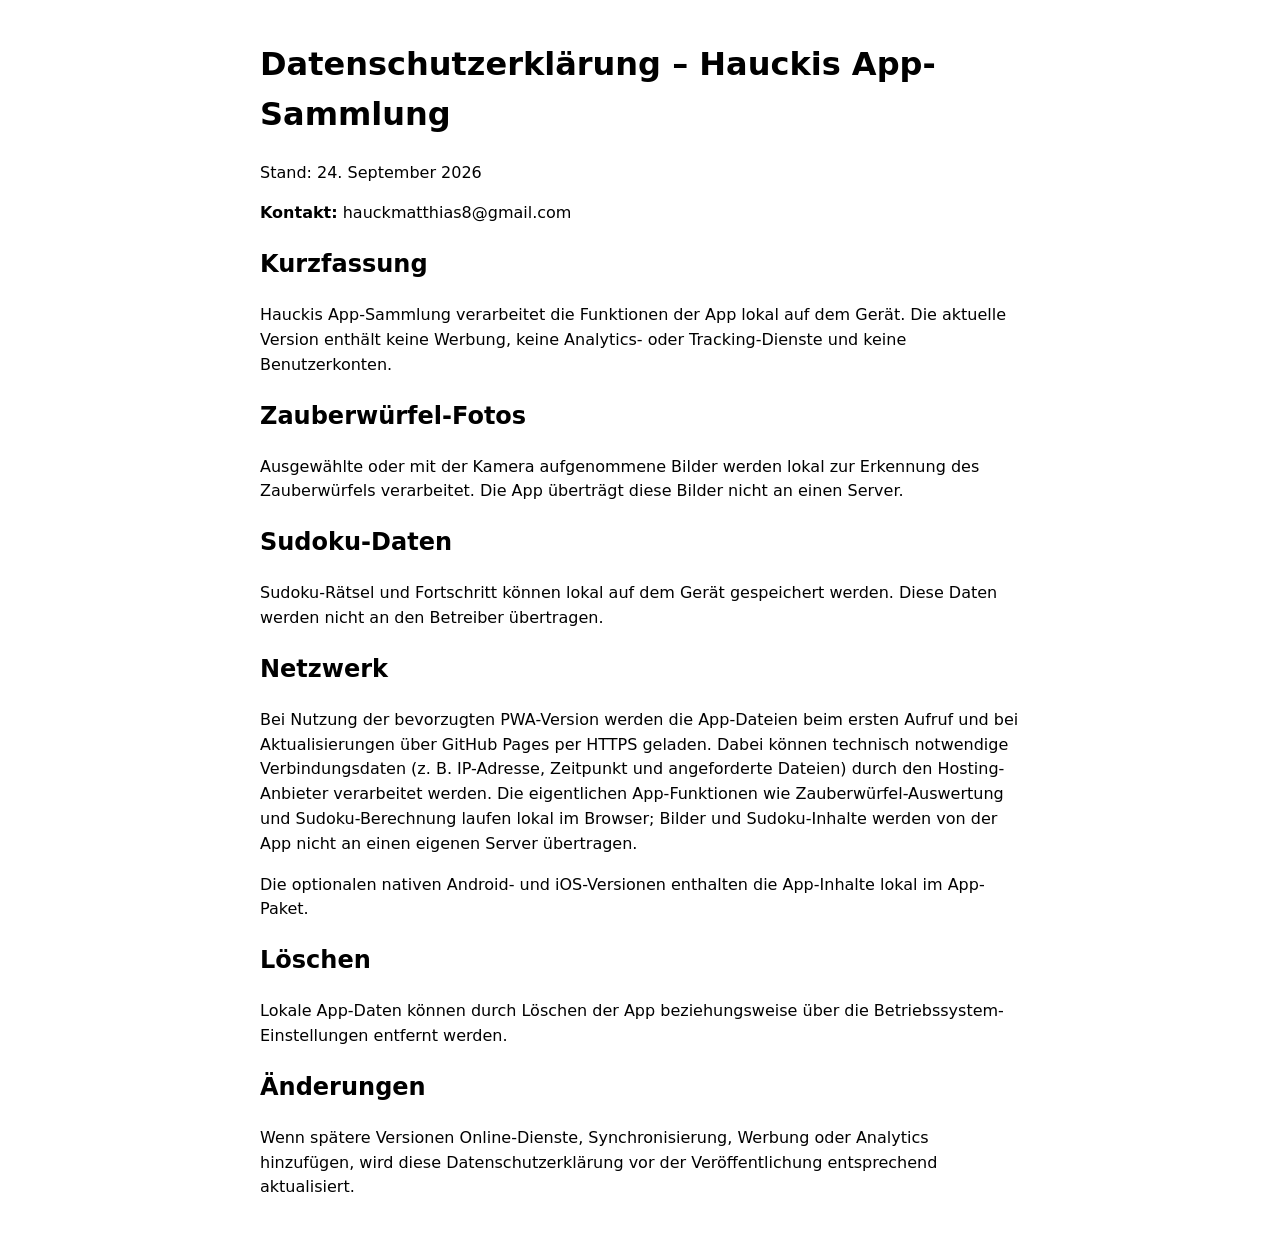
==== Deployment/Store/privacy-policy.html @ e5d61eeb "v1.0.0" ====
<!doctype html>
<html lang="de">
<head><meta charset="utf-8"><meta name="viewport" content="width=device-width,initial-scale=1"><title>Datenschutz – Hauckis App-Sammlung</title></head>
<body style="font-family:system-ui,sans-serif;max-width:760px;margin:40px auto;padding:0 20px;line-height:1.55">
<h1>Datenschutzerklärung – Hauckis App-Sammlung</h1>
<p>Stand: 24. September 2026</p>
<p><b>Kontakt:</b> hauckmatthias8@gmail.com</p>
<h2>Kurzfassung</h2>
<p>Hauckis App-Sammlung verarbeitet die Funktionen der App lokal auf dem Gerät. Die aktuelle Version enthält keine Werbung, keine Analytics- oder Tracking-Dienste und keine Benutzerkonten.</p>
<h2>Zauberwürfel-Fotos</h2>
<p>Ausgewählte oder mit der Kamera aufgenommene Bilder werden lokal zur Erkennung des Zauberwürfels verarbeitet. Die App überträgt diese Bilder nicht an einen Server.</p>
<h2>Sudoku-Daten</h2>
<p>Sudoku-Rätsel und Fortschritt können lokal auf dem Gerät gespeichert werden. Diese Daten werden nicht an den Betreiber übertragen.</p>
<h2>Netzwerk</h2>
<p>Bei Nutzung der bevorzugten PWA-Version werden die App-Dateien beim ersten Aufruf und bei Aktualisierungen über GitHub Pages per HTTPS geladen. Dabei können technisch notwendige Verbindungsdaten (z. B. IP-Adresse, Zeitpunkt und angeforderte Dateien) durch den Hosting-Anbieter verarbeitet werden. Die eigentlichen App-Funktionen wie Zauberwürfel-Auswertung und Sudoku-Berechnung laufen lokal im Browser; Bilder und Sudoku-Inhalte werden von der App nicht an einen eigenen Server übertragen.</p>
<p>Die optionalen nativen Android- und iOS-Versionen enthalten die App-Inhalte lokal im App-Paket.</p>
<h2>Löschen</h2>
<p>Lokale App-Daten können durch Löschen der App beziehungsweise über die Betriebssystem-Einstellungen entfernt werden.</p>
<h2>Änderungen</h2>
<p>Wenn spätere Versionen Online-Dienste, Synchronisierung, Werbung oder Analytics hinzufügen, wird diese Datenschutzerklärung vor der Veröffentlichung entsprechend aktualisiert.</p>
</body>
</html>
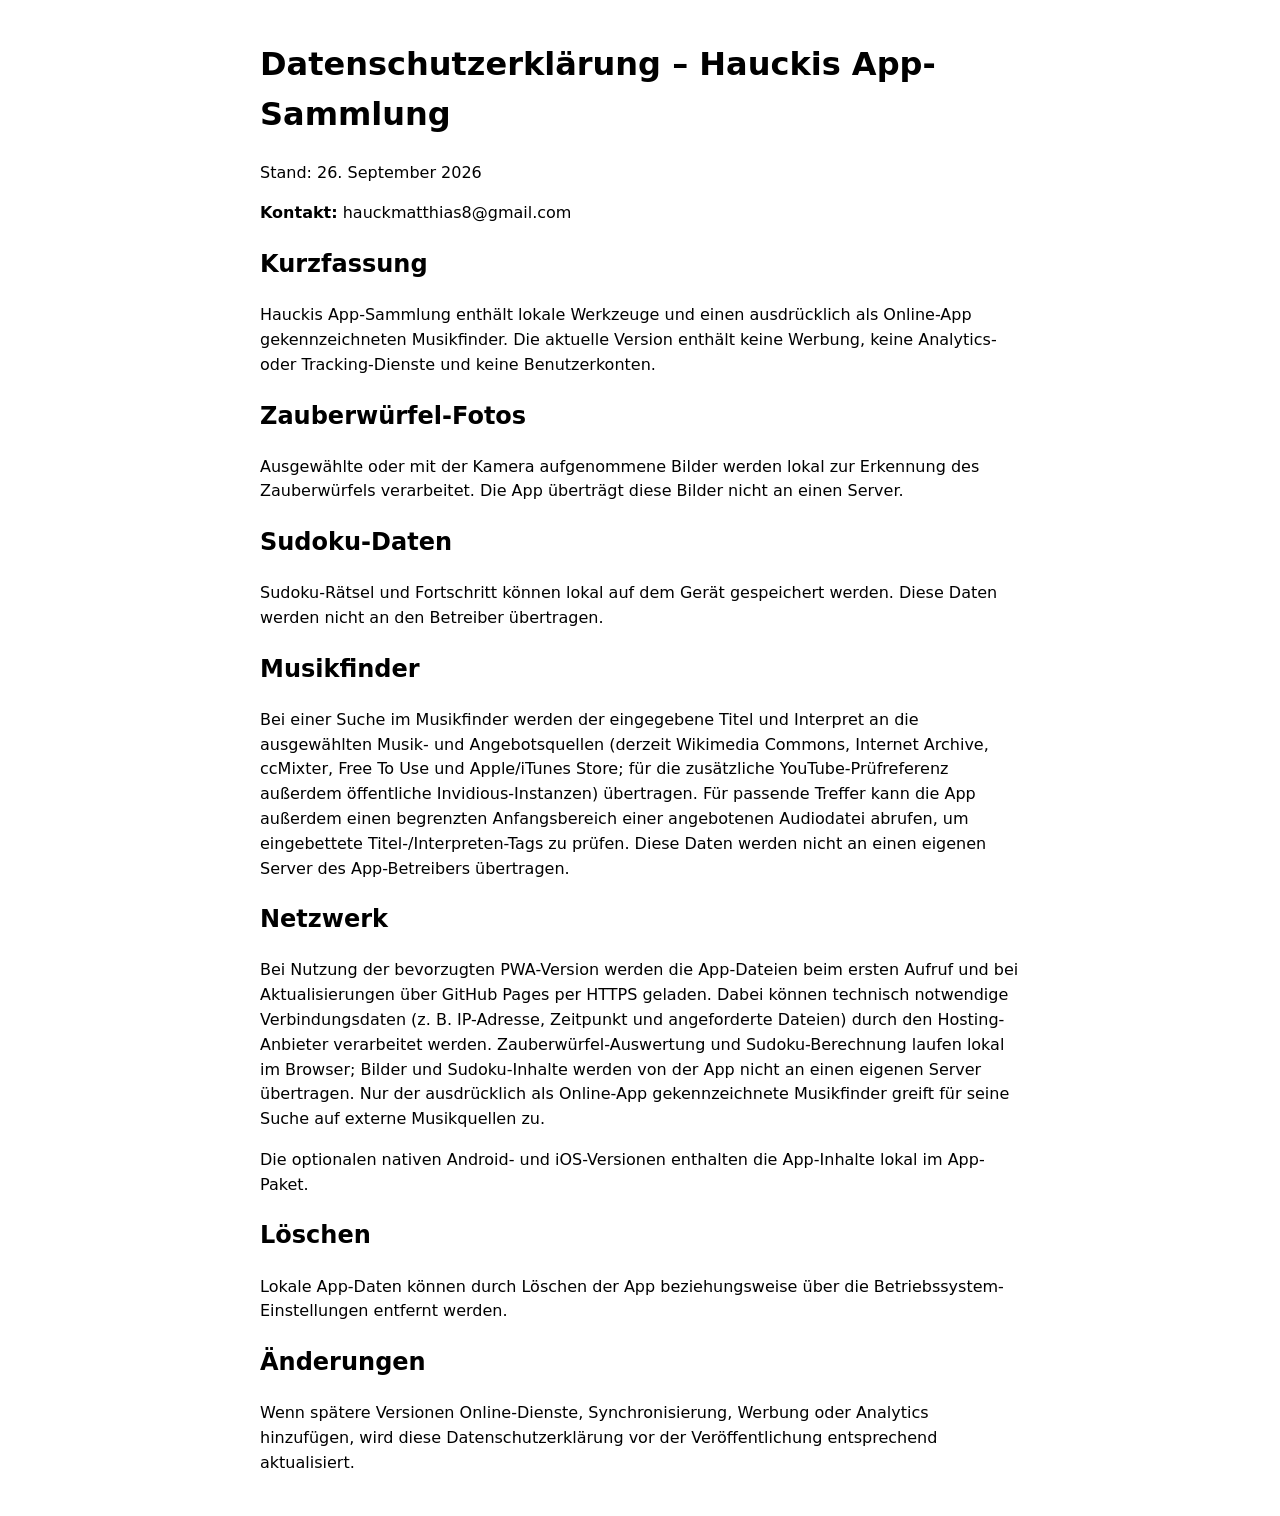
==== commit b12e2784: "Add Musikfinder" ====
--- a/Deployment/Store/privacy-policy.html
+++ b/Deployment/Store/privacy-policy.html
@@ -3,16 +3,18 @@
 <head><meta charset="utf-8"><meta name="viewport" content="width=device-width,initial-scale=1"><title>Datenschutz – Hauckis App-Sammlung</title></head>
 <body style="font-family:system-ui,sans-serif;max-width:760px;margin:40px auto;padding:0 20px;line-height:1.55">
 <h1>Datenschutzerklärung – Hauckis App-Sammlung</h1>
-<p>Stand: 24. September 2026</p>
+<p>Stand: 26. September 2026</p>
 <p><b>Kontakt:</b> hauckmatthias8@gmail.com</p>
 <h2>Kurzfassung</h2>
-<p>Hauckis App-Sammlung verarbeitet die Funktionen der App lokal auf dem Gerät. Die aktuelle Version enthält keine Werbung, keine Analytics- oder Tracking-Dienste und keine Benutzerkonten.</p>
+<p>Hauckis App-Sammlung enthält lokale Werkzeuge und einen ausdrücklich als Online-App gekennzeichneten Musikfinder. Die aktuelle Version enthält keine Werbung, keine Analytics- oder Tracking-Dienste und keine Benutzerkonten.</p>
 <h2>Zauberwürfel-Fotos</h2>
 <p>Ausgewählte oder mit der Kamera aufgenommene Bilder werden lokal zur Erkennung des Zauberwürfels verarbeitet. Die App überträgt diese Bilder nicht an einen Server.</p>
 <h2>Sudoku-Daten</h2>
 <p>Sudoku-Rätsel und Fortschritt können lokal auf dem Gerät gespeichert werden. Diese Daten werden nicht an den Betreiber übertragen.</p>
+<h2>Musikfinder</h2>
+<p>Bei einer Suche im Musikfinder werden der eingegebene Titel und Interpret an die ausgewählten Musik- und Angebotsquellen (derzeit Wikimedia Commons, Internet Archive, ccMixter, Free To Use und Apple/iTunes Store; für die zusätzliche YouTube-Prüfreferenz außerdem öffentliche Invidious-Instanzen) übertragen. Für passende Treffer kann die App außerdem einen begrenzten Anfangsbereich einer angebotenen Audiodatei abrufen, um eingebettete Titel-/Interpreten-Tags zu prüfen. Diese Daten werden nicht an einen eigenen Server des App-Betreibers übertragen.</p>
 <h2>Netzwerk</h2>
-<p>Bei Nutzung der bevorzugten PWA-Version werden die App-Dateien beim ersten Aufruf und bei Aktualisierungen über GitHub Pages per HTTPS geladen. Dabei können technisch notwendige Verbindungsdaten (z. B. IP-Adresse, Zeitpunkt und angeforderte Dateien) durch den Hosting-Anbieter verarbeitet werden. Die eigentlichen App-Funktionen wie Zauberwürfel-Auswertung und Sudoku-Berechnung laufen lokal im Browser; Bilder und Sudoku-Inhalte werden von der App nicht an einen eigenen Server übertragen.</p>
+<p>Bei Nutzung der bevorzugten PWA-Version werden die App-Dateien beim ersten Aufruf und bei Aktualisierungen über GitHub Pages per HTTPS geladen. Dabei können technisch notwendige Verbindungsdaten (z. B. IP-Adresse, Zeitpunkt und angeforderte Dateien) durch den Hosting-Anbieter verarbeitet werden. Zauberwürfel-Auswertung und Sudoku-Berechnung laufen lokal im Browser; Bilder und Sudoku-Inhalte werden von der App nicht an einen eigenen Server übertragen. Nur der ausdrücklich als Online-App gekennzeichnete Musikfinder greift für seine Suche auf externe Musikquellen zu.</p>
 <p>Die optionalen nativen Android- und iOS-Versionen enthalten die App-Inhalte lokal im App-Paket.</p>
 <h2>Löschen</h2>
 <p>Lokale App-Daten können durch Löschen der App beziehungsweise über die Betriebssystem-Einstellungen entfernt werden.</p>
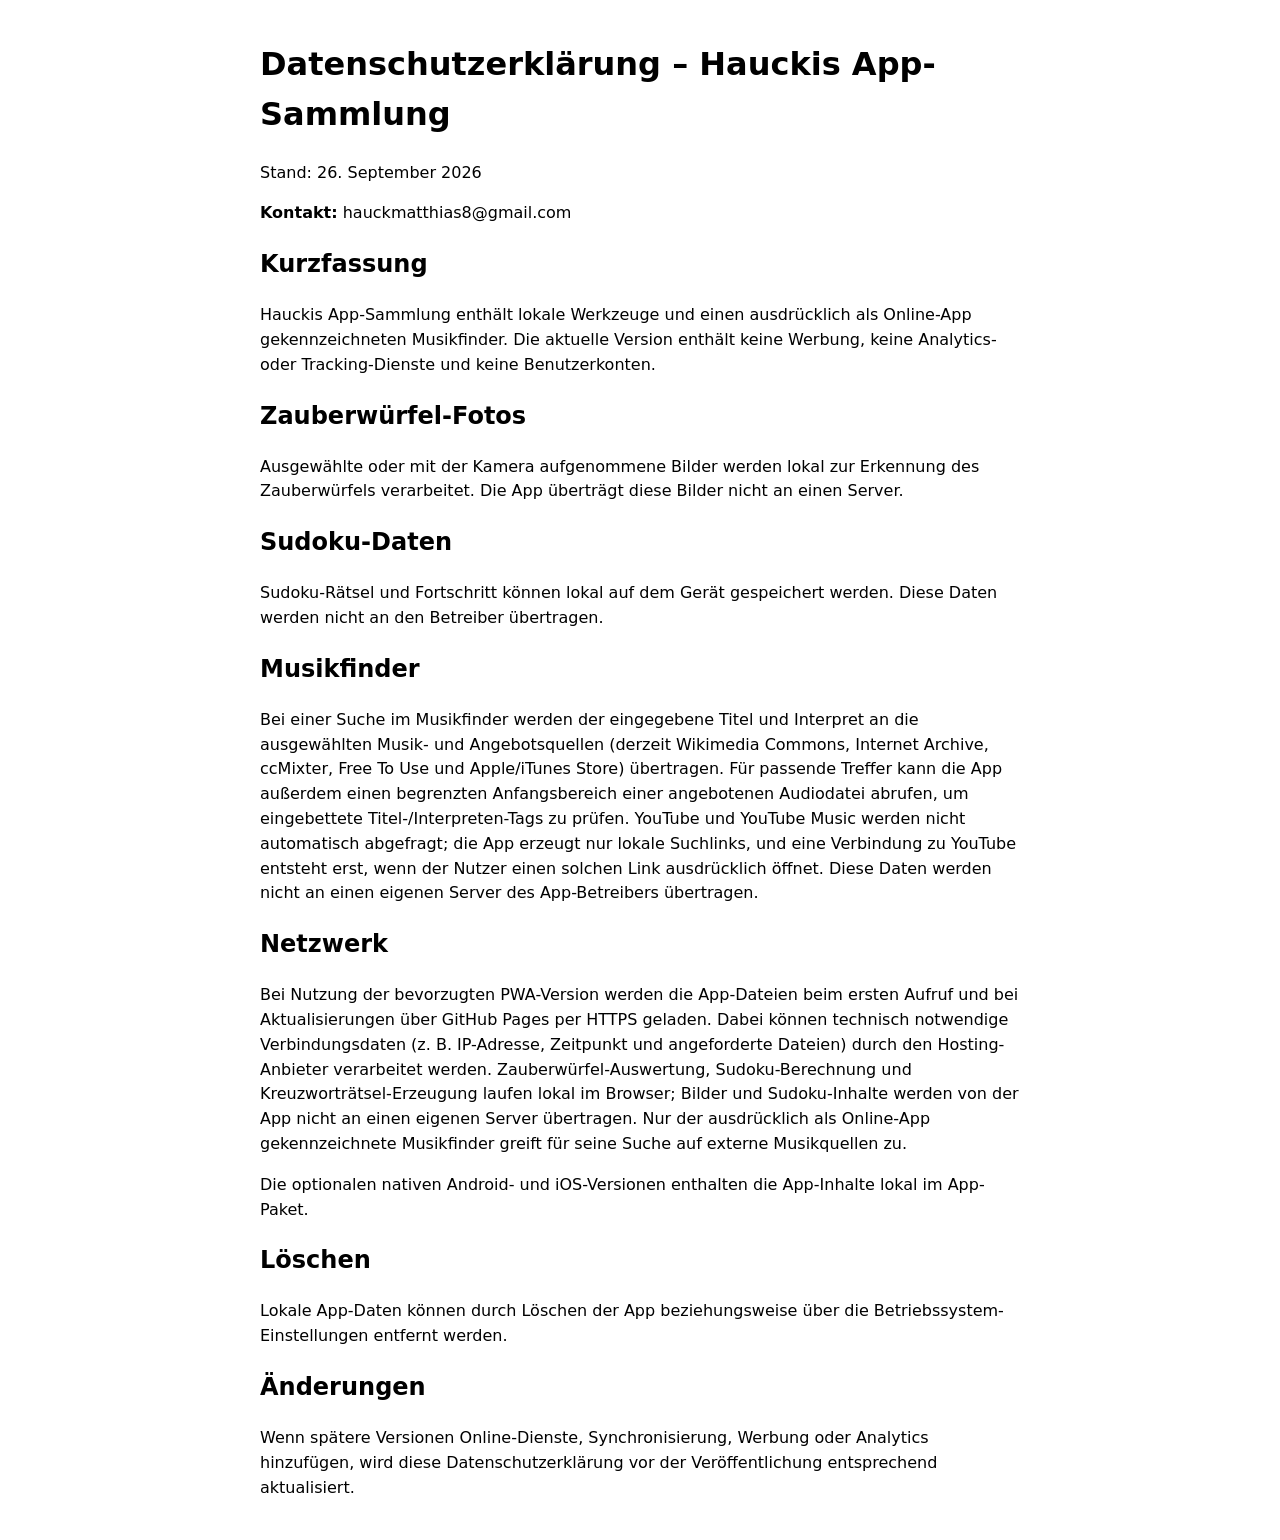
==== commit c12cc146: "Initial release v1.0.0" ====
--- a/Deployment/Store/privacy-policy.html
+++ b/Deployment/Store/privacy-policy.html
@@ -12,9 +12,9 @@
 <h2>Sudoku-Daten</h2>
 <p>Sudoku-Rätsel und Fortschritt können lokal auf dem Gerät gespeichert werden. Diese Daten werden nicht an den Betreiber übertragen.</p>
 <h2>Musikfinder</h2>
-<p>Bei einer Suche im Musikfinder werden der eingegebene Titel und Interpret an die ausgewählten Musik- und Angebotsquellen (derzeit Wikimedia Commons, Internet Archive, ccMixter, Free To Use und Apple/iTunes Store; für die zusätzliche YouTube-Prüfreferenz außerdem öffentliche Invidious-Instanzen) übertragen. Für passende Treffer kann die App außerdem einen begrenzten Anfangsbereich einer angebotenen Audiodatei abrufen, um eingebettete Titel-/Interpreten-Tags zu prüfen. Diese Daten werden nicht an einen eigenen Server des App-Betreibers übertragen.</p>
+<p>Bei einer Suche im Musikfinder werden der eingegebene Titel und Interpret an die ausgewählten Musik- und Angebotsquellen (derzeit Wikimedia Commons, Internet Archive, ccMixter, Free To Use und Apple/iTunes Store) übertragen. Für passende Treffer kann die App außerdem einen begrenzten Anfangsbereich einer angebotenen Audiodatei abrufen, um eingebettete Titel-/Interpreten-Tags zu prüfen. YouTube und YouTube Music werden nicht automatisch abgefragt; die App erzeugt nur lokale Suchlinks, und eine Verbindung zu YouTube entsteht erst, wenn der Nutzer einen solchen Link ausdrücklich öffnet. Diese Daten werden nicht an einen eigenen Server des App-Betreibers übertragen.</p>
 <h2>Netzwerk</h2>
-<p>Bei Nutzung der bevorzugten PWA-Version werden die App-Dateien beim ersten Aufruf und bei Aktualisierungen über GitHub Pages per HTTPS geladen. Dabei können technisch notwendige Verbindungsdaten (z. B. IP-Adresse, Zeitpunkt und angeforderte Dateien) durch den Hosting-Anbieter verarbeitet werden. Zauberwürfel-Auswertung und Sudoku-Berechnung laufen lokal im Browser; Bilder und Sudoku-Inhalte werden von der App nicht an einen eigenen Server übertragen. Nur der ausdrücklich als Online-App gekennzeichnete Musikfinder greift für seine Suche auf externe Musikquellen zu.</p>
+<p>Bei Nutzung der bevorzugten PWA-Version werden die App-Dateien beim ersten Aufruf und bei Aktualisierungen über GitHub Pages per HTTPS geladen. Dabei können technisch notwendige Verbindungsdaten (z. B. IP-Adresse, Zeitpunkt und angeforderte Dateien) durch den Hosting-Anbieter verarbeitet werden. Zauberwürfel-Auswertung, Sudoku-Berechnung und Kreuzworträtsel-Erzeugung laufen lokal im Browser; Bilder und Sudoku-Inhalte werden von der App nicht an einen eigenen Server übertragen. Nur der ausdrücklich als Online-App gekennzeichnete Musikfinder greift für seine Suche auf externe Musikquellen zu.</p>
 <p>Die optionalen nativen Android- und iOS-Versionen enthalten die App-Inhalte lokal im App-Paket.</p>
 <h2>Löschen</h2>
 <p>Lokale App-Daten können durch Löschen der App beziehungsweise über die Betriebssystem-Einstellungen entfernt werden.</p>
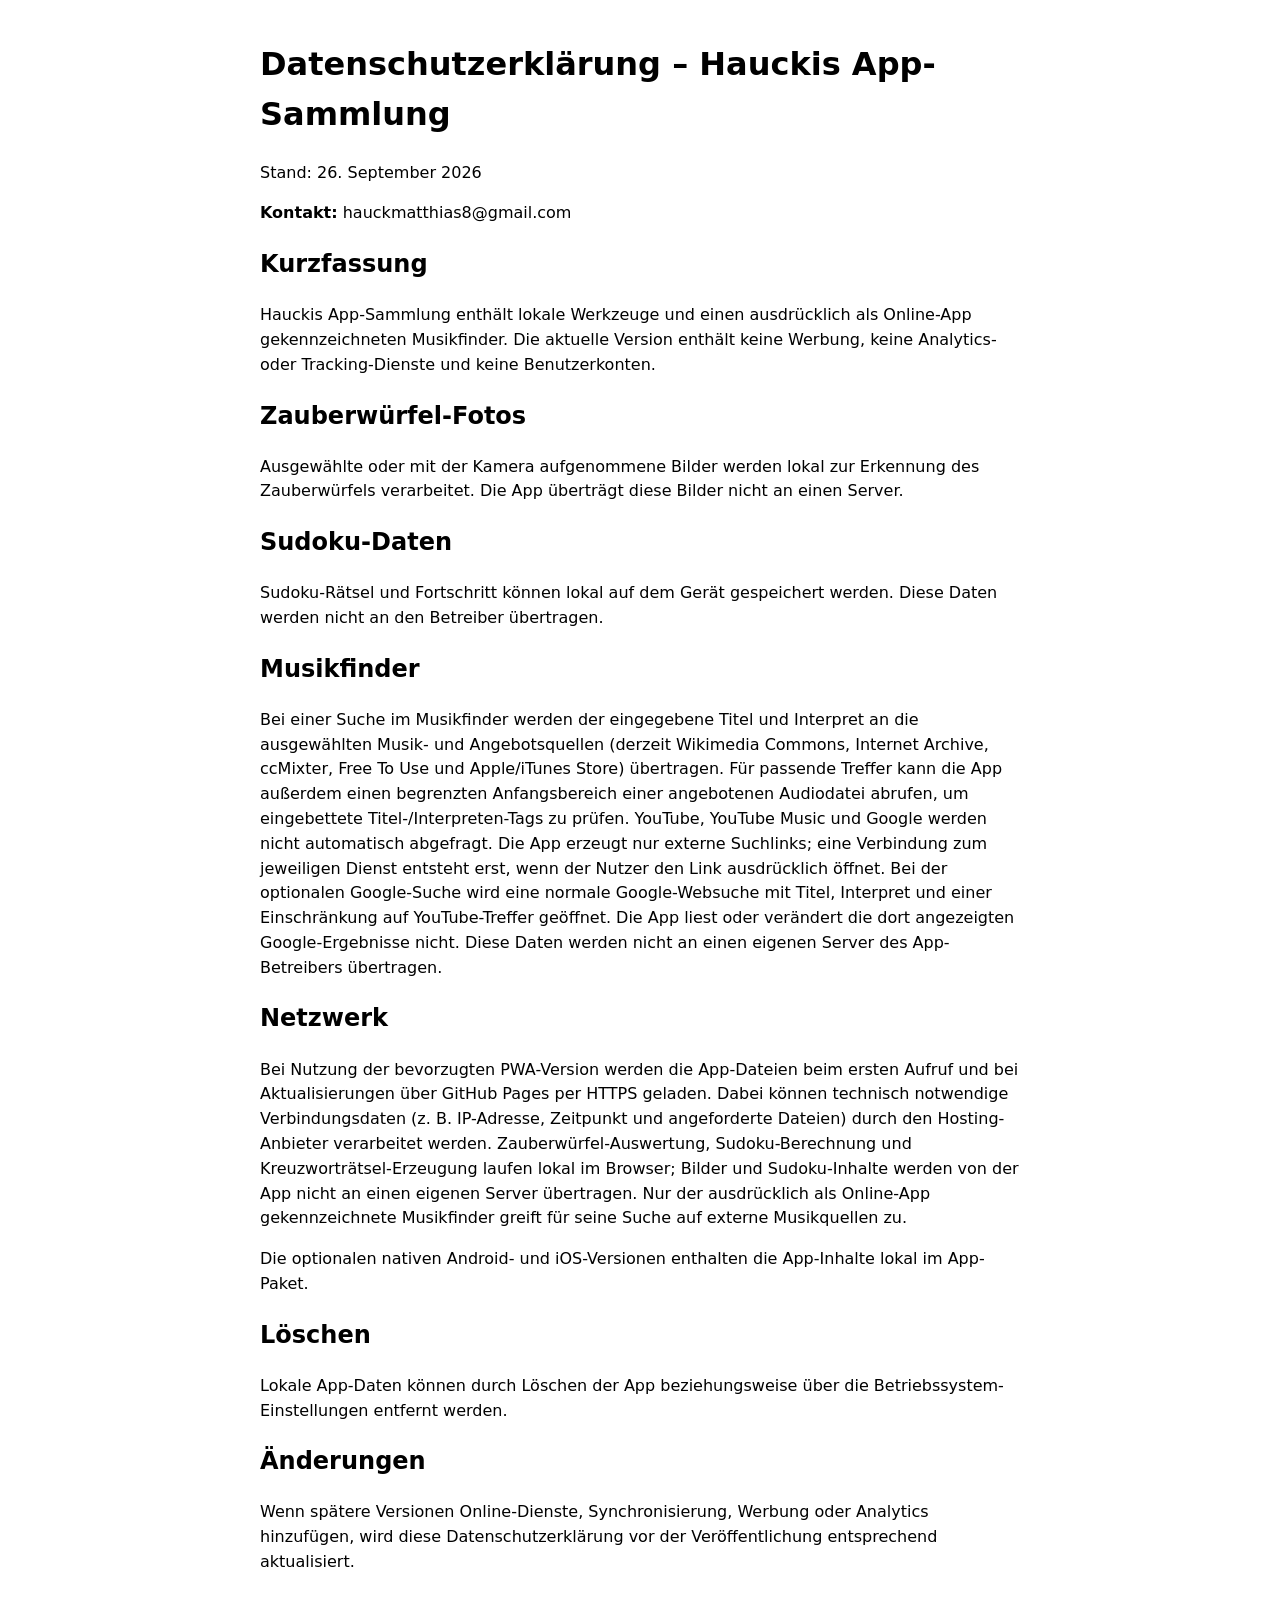
==== commit d1afddbc: "Release v1.3.2" ====
--- a/Deployment/Store/privacy-policy.html
+++ b/Deployment/Store/privacy-policy.html
@@ -12,7 +12,7 @@
 <h2>Sudoku-Daten</h2>
 <p>Sudoku-Rätsel und Fortschritt können lokal auf dem Gerät gespeichert werden. Diese Daten werden nicht an den Betreiber übertragen.</p>
 <h2>Musikfinder</h2>
-<p>Bei einer Suche im Musikfinder werden der eingegebene Titel und Interpret an die ausgewählten Musik- und Angebotsquellen (derzeit Wikimedia Commons, Internet Archive, ccMixter, Free To Use und Apple/iTunes Store) übertragen. Für passende Treffer kann die App außerdem einen begrenzten Anfangsbereich einer angebotenen Audiodatei abrufen, um eingebettete Titel-/Interpreten-Tags zu prüfen. YouTube und YouTube Music werden nicht automatisch abgefragt; die App erzeugt nur lokale Suchlinks, und eine Verbindung zu YouTube entsteht erst, wenn der Nutzer einen solchen Link ausdrücklich öffnet. Diese Daten werden nicht an einen eigenen Server des App-Betreibers übertragen.</p>
+<p>Bei einer Suche im Musikfinder werden der eingegebene Titel und Interpret an die ausgewählten Musik- und Angebotsquellen (derzeit Wikimedia Commons, Internet Archive, ccMixter, Free To Use und Apple/iTunes Store) übertragen. Für passende Treffer kann die App außerdem einen begrenzten Anfangsbereich einer angebotenen Audiodatei abrufen, um eingebettete Titel-/Interpreten-Tags zu prüfen. YouTube, YouTube Music und Google werden nicht automatisch abgefragt. Die App erzeugt nur externe Suchlinks; eine Verbindung zum jeweiligen Dienst entsteht erst, wenn der Nutzer den Link ausdrücklich öffnet. Bei der optionalen Google-Suche wird eine normale Google-Websuche mit Titel, Interpret und einer Einschränkung auf YouTube-Treffer geöffnet. Die App liest oder verändert die dort angezeigten Google-Ergebnisse nicht. Diese Daten werden nicht an einen eigenen Server des App-Betreibers übertragen.</p>
 <h2>Netzwerk</h2>
 <p>Bei Nutzung der bevorzugten PWA-Version werden die App-Dateien beim ersten Aufruf und bei Aktualisierungen über GitHub Pages per HTTPS geladen. Dabei können technisch notwendige Verbindungsdaten (z. B. IP-Adresse, Zeitpunkt und angeforderte Dateien) durch den Hosting-Anbieter verarbeitet werden. Zauberwürfel-Auswertung, Sudoku-Berechnung und Kreuzworträtsel-Erzeugung laufen lokal im Browser; Bilder und Sudoku-Inhalte werden von der App nicht an einen eigenen Server übertragen. Nur der ausdrücklich als Online-App gekennzeichnete Musikfinder greift für seine Suche auf externe Musikquellen zu.</p>
 <p>Die optionalen nativen Android- und iOS-Versionen enthalten die App-Inhalte lokal im App-Paket.</p>
